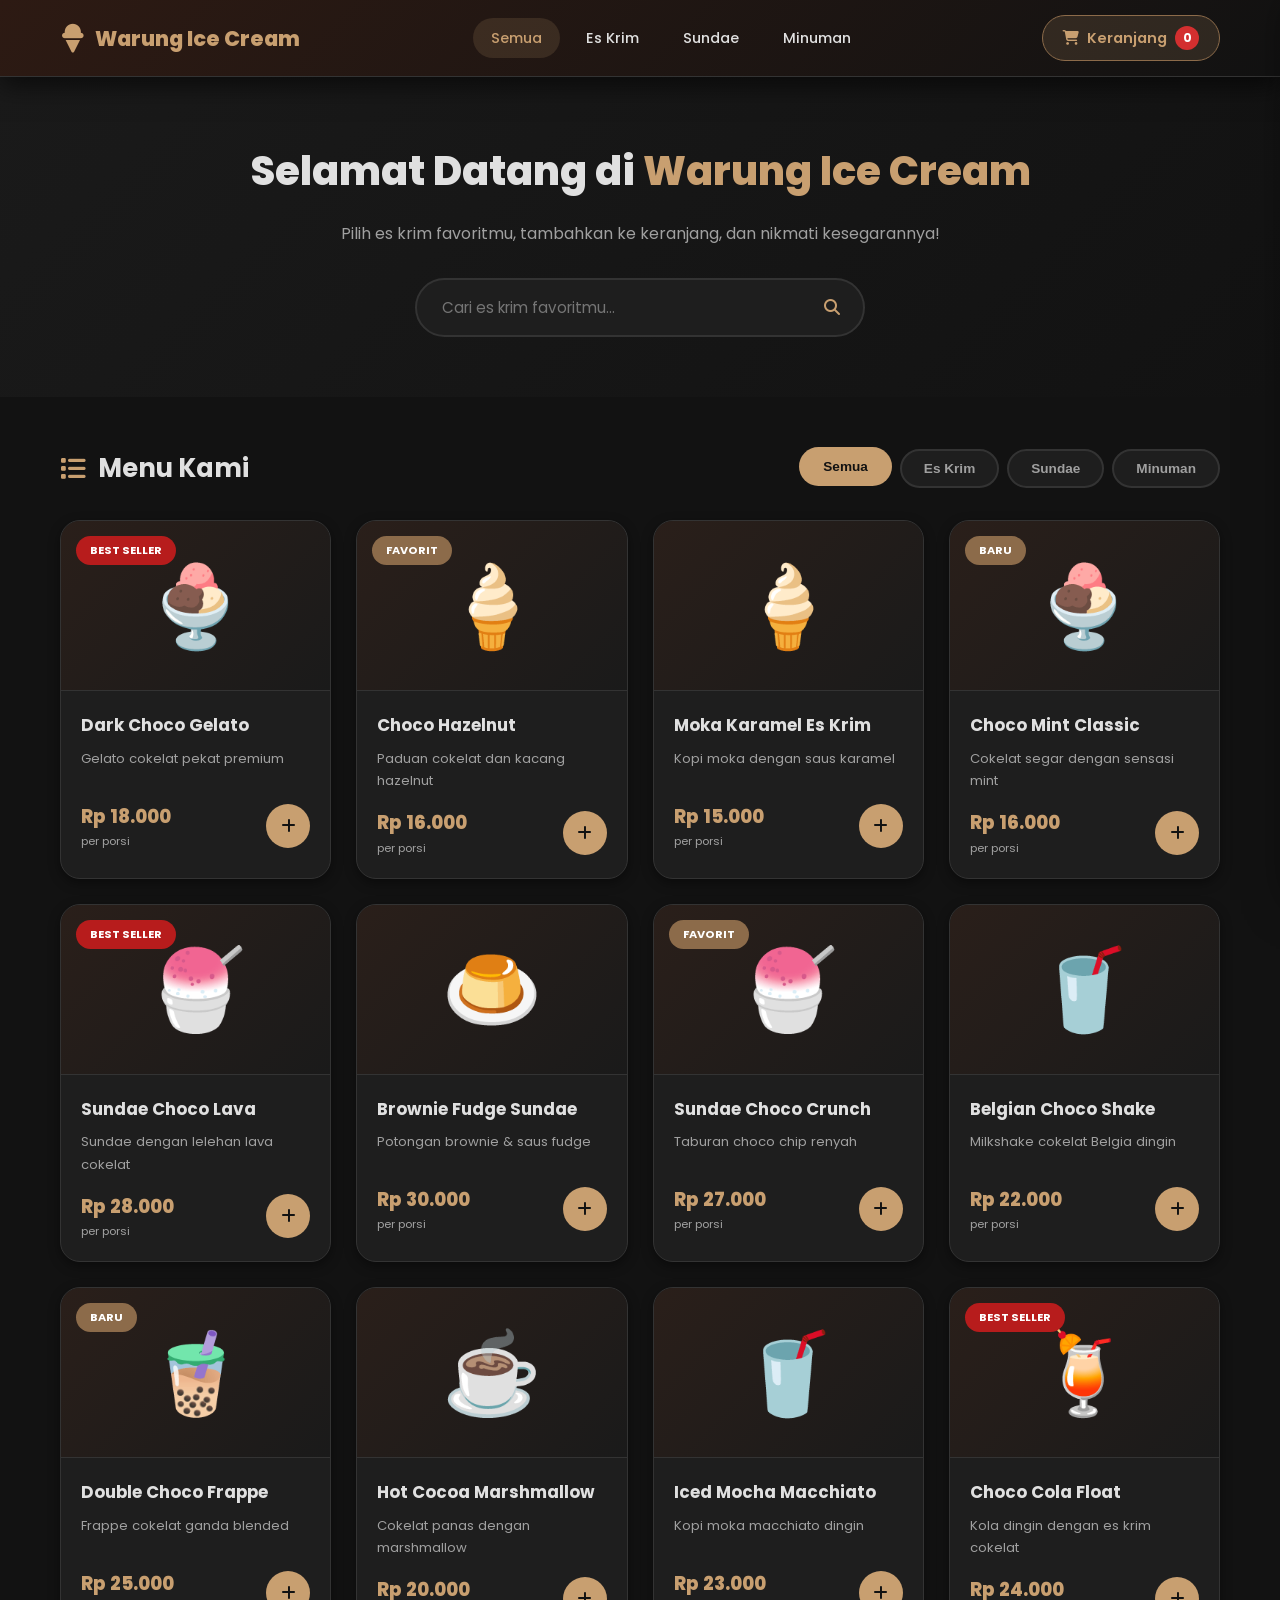
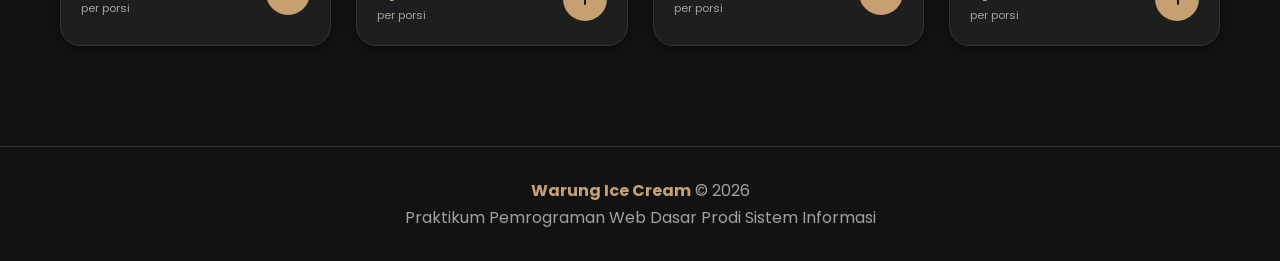
==== index.html @ 1050831c "Upload Ulang Pertemuan 9" ====
<!DOCTYPE html>
<html lang="id">
<head>
    <meta charset="UTF-8">
    <meta name="viewport" content="width=device-width, initial-scale=1.0">
    <title>Warung Ice Cream - Es Krim Segar Setiap Hari</title>
    
<script src="https://code.jquery.com/jquery-3.7.1.js" integrity="sha256-eKhayi8LEQwp4NKxN+CfCh+3qOVUtJn3QNZ0TciWLP4=" crossorigin="anonymous"></script>

    <link rel="stylesheet" href="https://cdnjs.cloudflare.com/ajax/libs/font-awesome/6.4.0/css/all.min.css">
    
    <link href="https://fonts.googleapis.com/css?family=Poppins:wght@300;400;500;600;700;800&display=swap" rel="stylesheet">
    
    <link rel="stylesheet" href="style.css">
</head>
<body>
    <nav class="navbar">
        <div class="nav-container">
            <div class="logo">
                <i class="fas fa-ice-cream"></i>
                <span>Warung Ice Cream</span>
            </div>
            <div class="nav-menu" id="navMenu">
                <a class="nav-link active" data-filter="all">Semua</a>
                <a class="nav-link" data-filter="es-krim">Es Krim</a>
                <a class="nav-link" data-filter="sundae">Sundae</a>
                <a class="nav-link" data-filter="minuman">Minuman</a>
            </div>
            <div class="cart-btn" id="cartBtn">
                <i class="fas fa-shopping-cart"></i>
                <span class="cart-text">Keranjang</span>
                <span class="cart-badge" id="cartBadge">0</span>
            </div>
            <div class="hamburger" id="hamburger">
                <i class="fas fa-bars"></i>
            </div>
        </div>
    </nav>

    <section class="hero">
        <div class="hero-content">
            <h1>Selamat Datang di <span>Warung Ice Cream</span></h1>
            <p>Pilih es krim favoritmu, tambahkan ke keranjang, dan nikmati kesegarannya!</p>
            <div class="search-box">
                <input type="text" id="searchProduk" placeholder="Cari es krim favoritmu...">
                <i class="fas fa-search"></i>
            </div>
        </div>
    </section>

    <section class="produk-section">
        <div class="section-header">
            <h2><i class="fas fa-list"></i> Menu Kami</h2>
            <div class="filter-btns">
                <button class="filter-btn active" data-cat="all">Semua</button>
                <button class="filter-btn" data-cat="es-krim">Es Krim</button>
                <button class="filter-btn" data-cat="sundae">Sundae</button>
                <button class="filter-btn" data-cat="minuman">Minuman</button>
            </div>
        </div>
        <div class="produk-grid" id="produkGrid"></div>
    </section>

    <div class="cart-overlay" id="cartOverlay"></div>
    <aside class="cart-sidebar" id="cartSidebar">
        <div class="cart-header">
            <h3><i class="fas fa-shopping-bag"></i> Keranjang Belanja</h3>
            <button class="cart-close" id="cartClose">
                <i class="fas fa-times"></i>
            </button>
        </div>
        <div class="cart-items" id="cartItems">
        </div>
        <div class="cart-footer">
            <div class="cart-total">
                <span>Total:</span>
                <span class="total-price" id="cartTotal">Rp 0</span>
            </div>
            <button class="btn-checkout" id="btnCheckout">
                <i class="fas fa-check-circle"></i> Checkout Sekarang
            </button>
        </div>
    </aside>

    <div class="toast" id="toast">
        <i class="fas fa-check-circle"></i>
        <span id="toastMsg">Produk ditambahkan!</span>
    </div>

    <footer class="footer">
        <p><strong>Warung Ice Cream</strong> © 2026</p>
        <p>Praktikum Pemrograman Web Dasar Prodi Sistem Informasi</p>
    </footer>

    <script src="script.js"></script>
</body>
</html>
---- style.css ----
/* RESET & VARIABEL GLOBAL */
* {
    margin: 0;
    padding: 0;
    box-sizing: border-box;
}

:root {
    /* Warna Tema Cokelat & Dark Mode */
    --primary: #c89f70;        /* Karamel/Gold */
    --primary-dark: #8c6b4a;   /* Cokelat Tua */
    --secondary: #d4a373;      
    --dark: #121212;           /* Background Utama (Hitam Gelap) */
    --light: #1e1e1e;          /* Background Card/Sidebar (Abu-abu Gelap) */
    --text-main: #e0e0e0;      /* Teks Utama */
    --text-muted: #a0a0a0;     /* Teks Redup */
    --border-color: #333333;   /* Garis Batas */
    --gradient: linear-gradient(135deg, #2d1a13 0%, #121212 100%);
    
    --shadow-sm: 0 4px 12px rgba(0, 0, 0, 0.4);
    --shadow-md: 0 8px 25px rgba(0, 0, 0, 0.6);
    --shadow-lg: 0 15px 40px rgba(200, 159, 112, 0.15);
    --radius: 20px;
}

body {
    font-family: 'Poppins', sans-serif;
    background: var(--dark);
    color: var(--text-main);
    line-height: 1.7;
    overflow-x: hidden;
}

/* NAVBAR */
.navbar {
    background: var(--gradient);
    padding: 15px 0;
    position: sticky;
    top: 0;
    z-index: 100;
    box-shadow: var(--shadow-md);
    border-bottom: 1px solid var(--border-color);
}

.nav-container {
    max-width: 1200px;
    margin: 0 auto;
    padding: 0 20px;
    display: flex;
    justify-content: space-between;
    align-items: center;
    gap: 20px;
}

.logo {
    display: flex;
    align-items: center;
    gap: 10px;
    color: var(--primary);
    font-size: 1.3rem;
    font-weight: 800;
    flex-shrink: 0;
}

.logo i {
    font-size: 1.8rem;
    animation: swing 2s ease-in-out infinite;
}

@keyframes swing {
    0%, 100% { transform: rotate(-10deg); }
    50% { transform: rotate(10deg); }
}

.nav-menu { display: flex; gap: 8px; flex-wrap: wrap; }

.nav-link {
    color: var(--text-main);
    text-decoration: none;
    padding: 8px 18px;
    border-radius: 50px;
    font-size: 0.9rem;
    font-weight: 500;
    cursor: pointer;
    transition: 0.3s;
}

.nav-link:hover, .nav-link.active {
    background: rgba(200, 159, 112, 0.15);
    color: var(--primary);
}

.cart-btn {
    background: rgba(200, 159, 112, 0.15);
    padding: 10px 20px;
    border-radius: 50px;
    color: var(--primary);
    font-weight: 600;
    font-size: 0.9rem;
    cursor: pointer;
    display: flex;
    align-items: center;
    gap: 8px;
    transition: 0.3s;
    border: 1px solid var(--primary-dark);
}

.cart-btn:hover {
    background: var(--primary);
    color: var(--dark);
    transform: translateY(-2px);
}

.cart-badge {
    background: #d32f2f;
    color: white;
    width: 24px;
    height: 24px;
    border-radius: 50%;
    display: flex;
    align-items: center;
    justify-content: center;
    font-size: 0.75rem;
    font-weight: 700;
}

.hamburger { display: none; color: var(--primary); font-size: 1.5rem; cursor: pointer; background: none; border: none; }

/* HERO SECTION */
.hero {
    background: linear-gradient(135deg, #1a1a1a, #121212);
    padding: 60px 20px;
    text-align: center;
    position: relative;
    overflow: hidden;
}

.hero h1 {
    font-size: 2.5rem;
    color: var(--text-main);
    margin-bottom: 15px;
    font-weight: 800;
}

.hero h1 span { color: var(--primary); }
.hero p { color: var(--text-muted); font-size: 1rem; margin-bottom: 30px; }

.search-box {
    max-width: 450px;
    margin: 0 auto;
    position: relative;
}

.search-box input {
    width: 100%;
    padding: 16px 55px 16px 25px;
    border: 2px solid var(--border-color);
    border-radius: 50px;
    background: var(--light);
    color: var(--text-main);
    font-family: inherit;
    font-size: 0.95rem;
    outline: none;
    transition: 0.3s;
}

.search-box input:focus {
    border-color: var(--primary);
    box-shadow: 0 0 0 5px rgba(200, 159, 112, 0.15);
}

.search-box i {
    position: absolute;
    right: 25px;
    top: 50%;
    transform: translateY(-50%);
    color: var(--primary);
}

/* PRODUK SECTION */
.produk-section { max-width: 1200px; margin: 0 auto; padding: 50px 20px; }
.section-header { display: flex; justify-content: space-between; align-items: center; margin-bottom: 30px; flex-wrap: wrap; gap: 20px; }
.section-header h2 { font-size: 1.6rem; color: var(--text-main); display: flex; align-items: center; gap: 12px; }
.section-header h2 i { color: var(--primary); }

.filter-btns { display: flex; gap: 8px; flex-wrap: wrap; }
.filter-btn {
    padding: 10px 22px;
    border: 2px solid var(--border-color);
    background: var(--light);
    color: var(--text-muted);
    border-radius: 50px;
    font-size: 0.85rem;
    font-weight: 600;
    cursor: pointer;
    transition: 0.3s;
}

.filter-btn:hover, .filter-btn.active {
    background: var(--primary);
    color: var(--dark);
    border-color: transparent;
    transform: translateY(-2px);
}

.produk-grid { display: grid; grid-template-columns: repeat(auto-fill, minmax(240px, 1fr)); gap: 25px; }

/* KARTU PRODUK */
.produk-card {
    background: var(--light);
    border-radius: var(--radius);
    overflow: hidden;
    box-shadow: var(--shadow-sm);
    transition: all 0.4s ease;
    border: 1px solid var(--border-color);
    position: relative;
}

.produk-card:hover {
    transform: translateY(-8px);
    box-shadow: var(--shadow-lg);
    border-color: var(--primary);
}

.produk-img {
    height: 170px;
    background: linear-gradient(135deg, #2a1f1a, #1a1a1a);
    display: flex;
    align-items: center;
    justify-content: center;
    font-size: 5rem;
    border-bottom: 1px solid var(--border-color);
}

.produk-badge {
    position: absolute;
    top: 15px; left: 15px;
    background: var(--primary-dark);
    color: white;
    padding: 5px 14px;
    border-radius: 50px;
    font-size: 0.7rem; font-weight: 700;
    z-index: 2; text-transform: uppercase;
}

.produk-badge.hot { background: #b71c1c; }

.produk-info { padding: 20px; }
.produk-info h3 { font-size: 1.05rem; color: var(--text-main); margin-bottom: 8px; }
.produk-info .desc { font-size: 0.82rem; color: var(--text-muted); margin-bottom: 15px; min-height: 38px; }
.produk-footer { display: flex; justify-content: space-between; align-items: center; }
.produk-price { font-size: 1.15rem; font-weight: 800; color: var(--primary); }
.produk-price small { font-size: 0.7rem; color: var(--text-muted); display: block; font-weight: 400; }

.btn-add-cart {
    background: var(--primary);
    color: var(--dark);
    border: none;
    width: 44px; height: 44px;
    border-radius: 50%;
    cursor: pointer; font-size: 1rem; transition: 0.3s;
    display: flex; align-items: center; justify-content: center;
}

.btn-add-cart:hover { transform: rotate(90deg) scale(1.1); background: var(--secondary); }

/* CART SIDEBAR */
.cart-overlay { position: fixed; top: 0; left: 0; width: 100%; height: 100%; background: rgba(0,0,0,0.7); backdrop-filter: blur(4px); z-index: 998; display: none; }
.cart-sidebar { position: fixed; top: 0; right: -420px; width: 400px; max-width: 90vw; height: 100%; background: var(--light); z-index: 999; box-shadow: -10px 0 40px rgba(0,0,0,0.5); transition: right 0.4s ease; display: flex; flex-direction: column; border-left: 1px solid var(--border-color); }
.cart-sidebar.open { right: 0; }
.cart-header { background: var(--gradient); padding: 22px 25px; display: flex; justify-content: space-between; align-items: center; border-bottom: 1px solid var(--border-color); }
.cart-header h3 { color: var(--primary); font-size: 1.1rem; display: flex; align-items: center; gap: 10px; }
.cart-close { background: rgba(255,255,255,0.1); border: none; color: var(--text-main); width: 35px; height: 35px; border-radius: 50%; cursor: pointer; transition: 0.3s; }
.cart-close:hover { background: var(--primary); color: var(--dark); transform: rotate(90deg); }

.cart-items { flex: 1; overflow-y: auto; padding: 20px; }
.cart-empty { text-align: center; padding: 50px 20px; color: var(--text-muted); }
.cart-empty i { font-size: 3.5rem; margin-bottom: 15px; color: var(--border-color); }

.cart-item { display: flex; gap: 12px; padding: 14px; background: var(--dark); border: 1px solid var(--border-color); border-radius: 14px; margin-bottom: 12px; align-items: center; }
.cart-item-icon { font-size: 2rem; width: 55px; height: 55px; background: var(--light); border-radius: 12px; display: flex; align-items: center; justify-content: center; }
.cart-item-info h5 { font-size: 0.88rem; color: var(--text-main); margin-bottom: 4px; }
.cart-item-info .price { font-size: 0.85rem; color: var(--primary); font-weight: 700; }

.qty-control { display: flex; align-items: center; gap: 6px; margin-top: 6px; }
.qty-btn { width: 24px; height: 24px; border: none; background: var(--light); color: var(--text-main); border-radius: 6px; cursor: pointer; font-weight: 700; }
.qty-btn:hover { background: var(--primary); color: var(--dark); }
.qty-value { font-size: 0.85rem; color: var(--text-main); font-weight: 700; min-width: 22px; text-align: center; }
.cart-item-remove { background: none; border: none; color: #ff5252; cursor: pointer; padding: 6px; transition: 0.2s; }
.cart-item-remove:hover { background: rgba(255, 82, 82, 0.1); border-radius: 6px; }

.cart-footer { padding: 20px 25px; background: var(--dark); border-top: 1px solid var(--border-color); }
.cart-total { display: flex; justify-content: space-between; align-items: center; margin-bottom: 15px; }
.cart-total span:first-child { color: var(--text-muted); }
.cart-total .total-price { font-size: 1.4rem; font-weight: 800; color: var(--primary); }

.btn-checkout { width: 100%; padding: 15px; background: var(--primary); color: var(--dark); border: none; border-radius: 50px; font-weight: 700; font-size: 0.95rem; cursor: pointer; display: flex; align-items: center; justify-content: center; gap: 10px; transition: 0.3s; }
.btn-checkout:hover { transform: translateY(-2px); box-shadow: 0 8px 20px rgba(200, 159, 112, 0.2); }

/* TOAST NOTIFICATION & FOOTER */
.toast { position: fixed; bottom: 30px; left: 50%; transform: translateX(-50%) translateY(100px); background: var(--primary); color: var(--dark); padding: 14px 28px; border-radius: 50px; font-weight: 600; z-index: 1000; opacity: 0; transition: all 0.4s ease; display: flex; align-items: center; gap: 10px; box-shadow: 0 15px 30px rgba(0,0,0,0.5); }
.toast.show { transform: translateX(-50%) translateY(0); opacity: 1; }
.footer { background: var(--dark); border-top: 1px solid var(--border-color); color: var(--text-muted); text-align: center; padding: 30px 20px; margin-top: 50px; }
.footer strong { color: var(--primary); }

/* RESPONSIVE (Dibiarkan sama dengan sebelumnya) */
@media (max-width: 768px) {
    .hamburger { display: block; }
    .nav-menu { display: none; position: absolute; top: 100%; left: 0; right: 0; background: var(--light); flex-direction: column; padding: 15px; border-bottom: 1px solid var(--border-color); }
    .nav-menu.show { display: flex; }
    .nav-link { width: 100%; text-align: center; }
    .cart-text { display: none; }
    .produk-grid { grid-template-columns: repeat(auto-fill, minmax(160px, 1fr)); }
}
@media (max-width: 480px) {
    .produk-grid { grid-template-columns: repeat(2, 1fr); gap: 12px; }
}
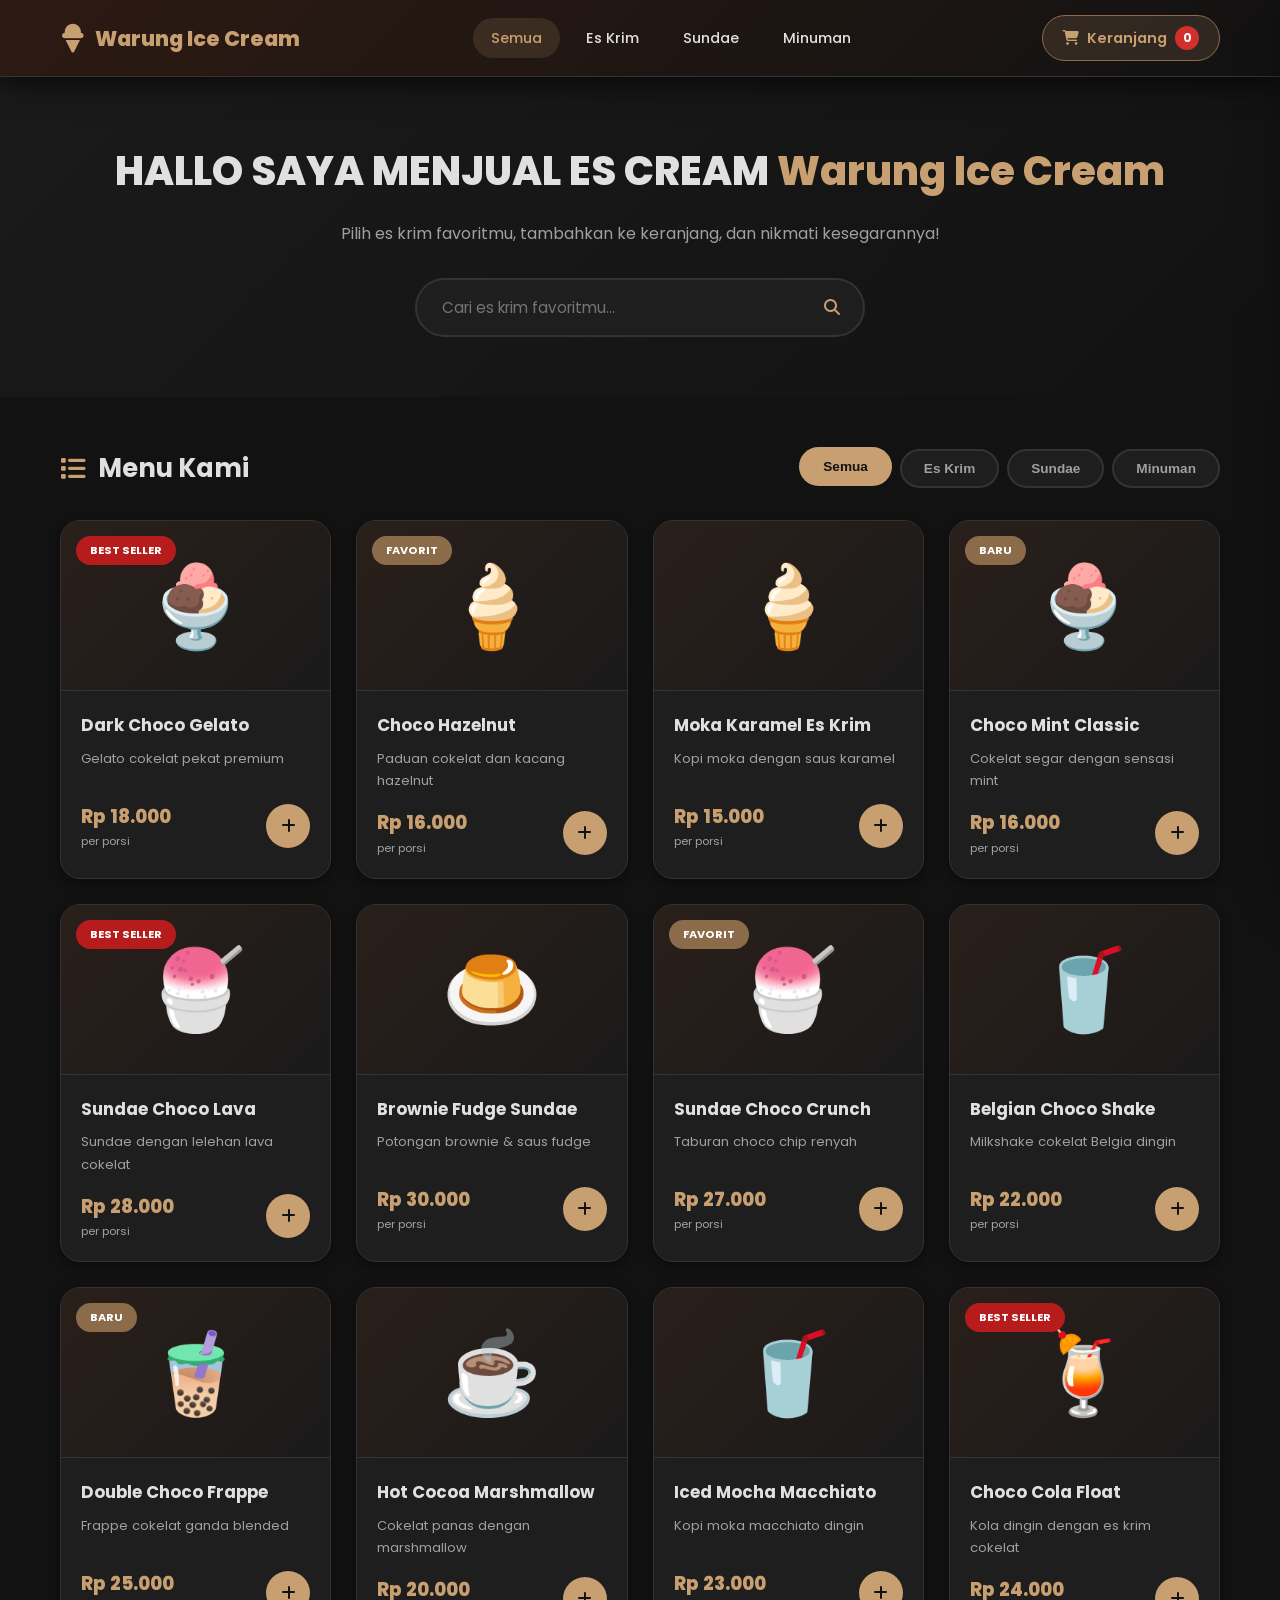
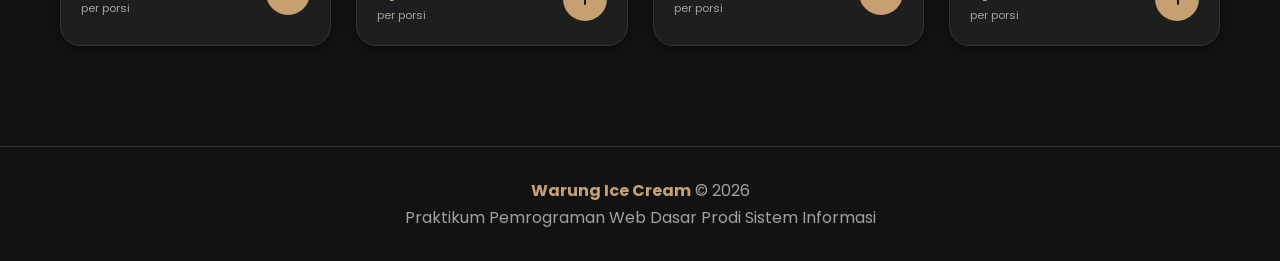
==== commit 89a50949: "UPDATE INDEX NEWS" ====
--- a/index.html
+++ b/index.html
@@ -39,7 +39,7 @@
 
     <section class="hero">
         <div class="hero-content">
-            <h1>Selamat Datang di <span>Warung Ice Cream</span></h1>
+            <h1>HALLO SAYA MENJUAL ES CREAM <span>Warung Ice Cream</span></h1>
             <p>Pilih es krim favoritmu, tambahkan ke keranjang, dan nikmati kesegarannya!</p>
             <div class="search-box">
                 <input type="text" id="searchProduk" placeholder="Cari es krim favoritmu...">
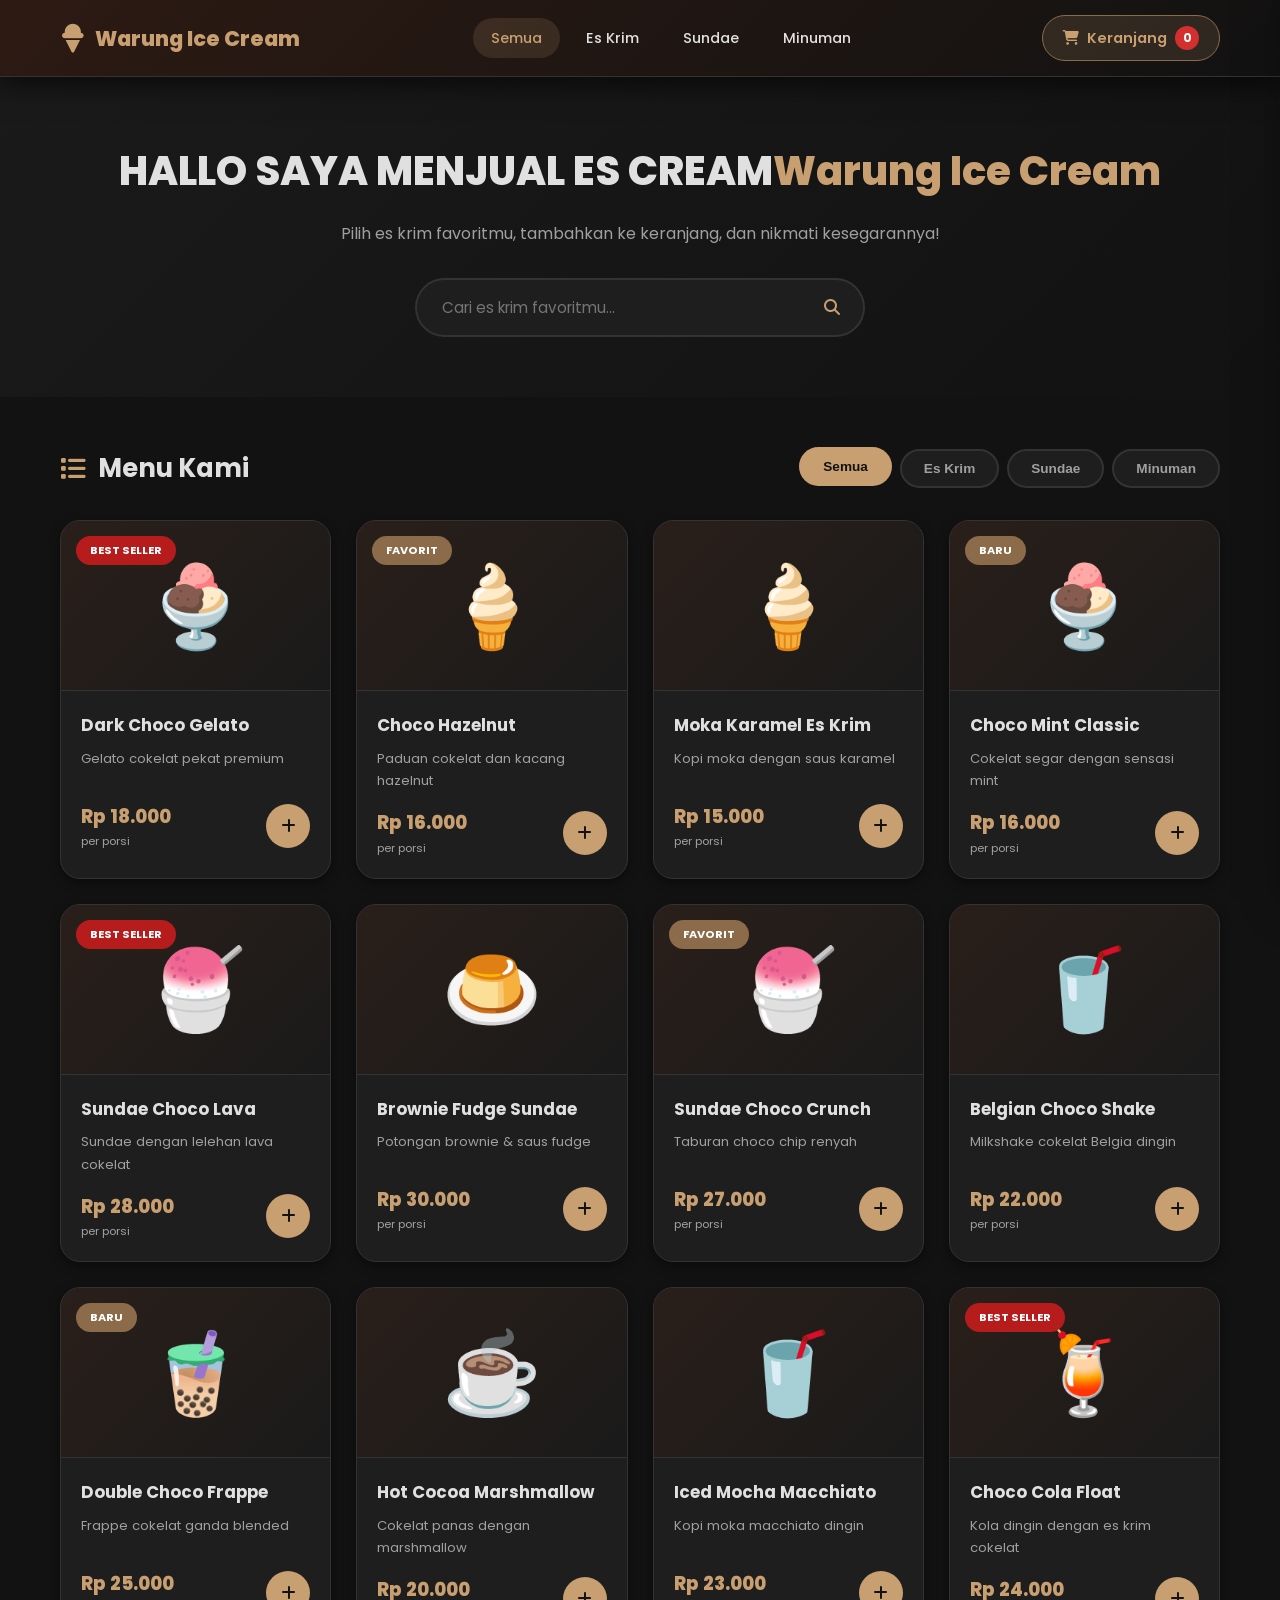
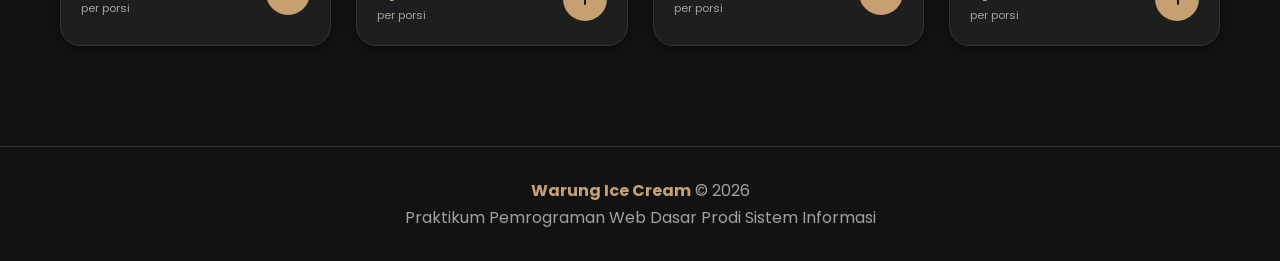
==== commit 7a40930f: "UPDATE NEW" ====
--- a/index.html
+++ b/index.html
@@ -39,7 +39,7 @@
 
     <section class="hero">
         <div class="hero-content">
-            <h1>HALLO SAYA MENJUAL ES CREAM <span>Warung Ice Cream</span></h1>
+            <h1>HALLO SAYA MENJUAL ES CREAM<span>Warung Ice Cream</span></h1>
             <p>Pilih es krim favoritmu, tambahkan ke keranjang, dan nikmati kesegarannya!</p>
             <div class="search-box">
                 <input type="text" id="searchProduk" placeholder="Cari es krim favoritmu...">
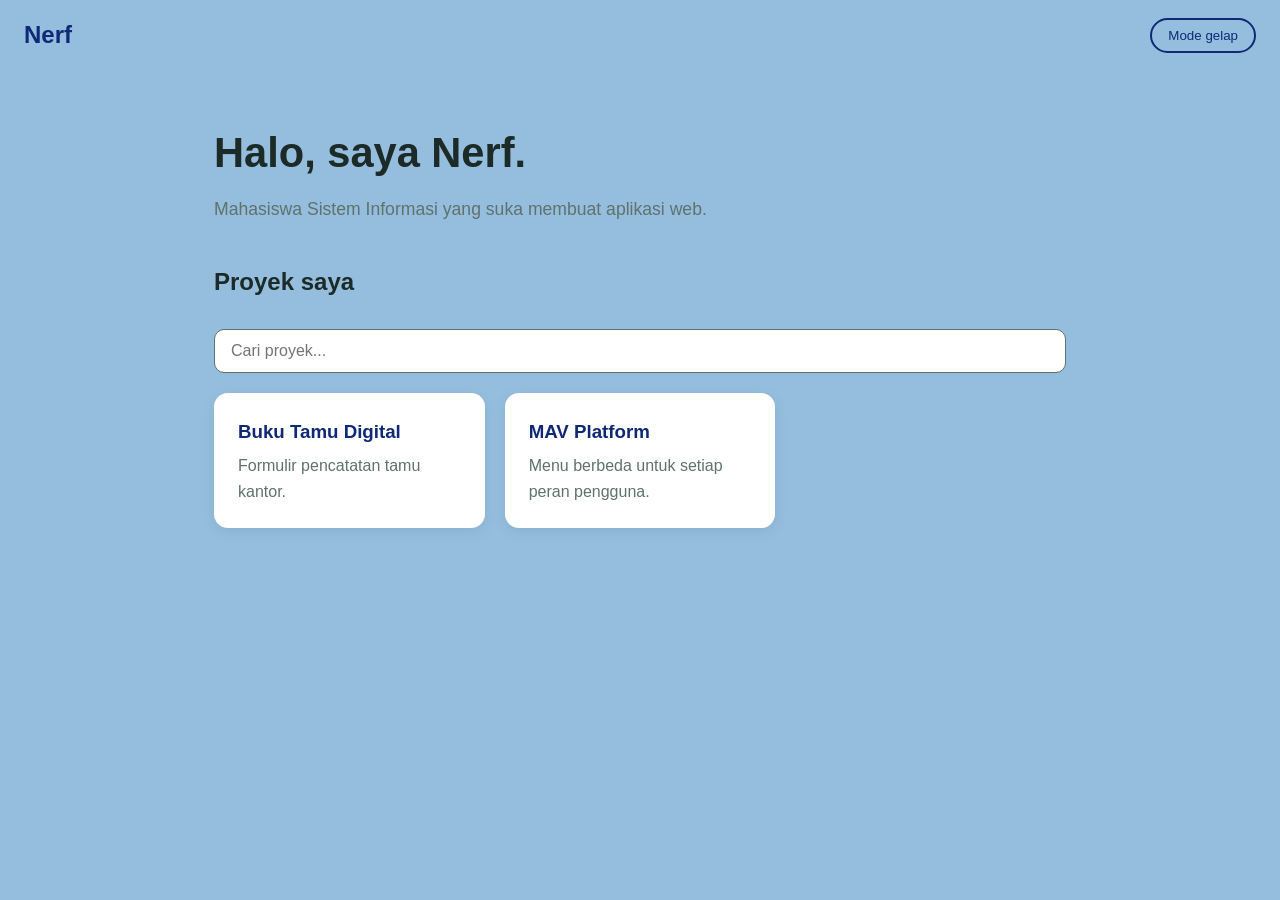
==== commit d9e03a29: "pertemuan 12" ====
--- a/index.html
+++ b/index.html
@@ -1,97 +1,37 @@
-<!DOCTYPE html>
+<!doctype html>
 <html lang="id">
-<head>
-    <meta charset="UTF-8">
-    <meta name="viewport" content="width=device-width, initial-scale=1.0">
-    <title>Warung Ice Cream - Es Krim Segar Setiap Hari</title>
-    
-<script src="https://code.jquery.com/jquery-3.7.1.js" integrity="sha256-eKhayi8LEQwp4NKxN+CfCh+3qOVUtJn3QNZ0TciWLP4=" crossorigin="anonymous"></script>
+  <head>
+    <meta charset="UTF-8" />
+    <meta name="viewport" content="width=device-width, initial-scale=1" />
+    <title>Portofolio Yan</title>
 
-    <link rel="stylesheet" href="https://cdnjs.cloudflare.com/ajax/libs/font-awesome/6.4.0/css/all.min.css">
-    
-    <link href="https://fonts.googleapis.com/css?family=Poppins:wght@300;400;500;600;700;800&display=swap" rel="stylesheet">
-    
-    <link rel="stylesheet" href="style.css">
-</head>
-<body>
-    <nav class="navbar">
-        <div class="nav-container">
-            <div class="logo">
-                <i class="fas fa-ice-cream"></i>
-                <span>Warung Ice Cream</span>
-            </div>
-            <div class="nav-menu" id="navMenu">
-                <a class="nav-link active" data-filter="all">Semua</a>
-                <a class="nav-link" data-filter="es-krim">Es Krim</a>
-                <a class="nav-link" data-filter="sundae">Sundae</a>
-                <a class="nav-link" data-filter="minuman">Minuman</a>
-            </div>
-            <div class="cart-btn" id="cartBtn">
-                <i class="fas fa-shopping-cart"></i>
-                <span class="cart-text">Keranjang</span>
-                <span class="cart-badge" id="cartBadge">0</span>
-            </div>
-            <div class="hamburger" id="hamburger">
-                <i class="fas fa-bars"></i>
-            </div>
-        </div>
-    </nav>
+    <link rel="stylesheet" href="style.css" />
+  </head>
+  <body>
+    <header class="header">
+      <h2 class="logo">Nerf</h2>
+      <button id="tombol-tema">Mode gelap</button>
+    </header>
+    <main class="isi">
+      <section class="perkenalan">
+        <h1>Halo, saya Nerf.</h1>
+        <p>Mahasiswa Sistem Informasi yang suka membuat aplikasi web.</p>
+      </section>
 
-    <section class="hero">
-        <div class="hero-content">
-            <h1>HALLO SAYA MENJUAL ES CREAM<span>Warung Ice Cream</span></h1>
-            <p>Pilih es krim favoritmu, tambahkan ke keranjang, dan nikmati kesegarannya!</p>
-            <div class="search-box">
-                <input type="text" id="searchProduk" placeholder="Cari es krim favoritmu...">
-                <i class="fas fa-search"></i>
-            </div>
-        </div>
-    </section>
-
-    <section class="produk-section">
-        <div class="section-header">
-            <h2><i class="fas fa-list"></i> Menu Kami</h2>
-            <div class="filter-btns">
-                <button class="filter-btn active" data-cat="all">Semua</button>
-                <button class="filter-btn" data-cat="es-krim">Es Krim</button>
-                <button class="filter-btn" data-cat="sundae">Sundae</button>
-                <button class="filter-btn" data-cat="minuman">Minuman</button>
-            </div>
-        </div>
-        <div class="produk-grid" id="produkGrid"></div>
-    </section>
-
-    <div class="cart-overlay" id="cartOverlay"></div>
-    <aside class="cart-sidebar" id="cartSidebar">
-        <div class="cart-header">
-            <h3><i class="fas fa-shopping-bag"></i> Keranjang Belanja</h3>
-            <button class="cart-close" id="cartClose">
-                <i class="fas fa-times"></i>
-            </button>
-        </div>
-        <div class="cart-items" id="cartItems">
-        </div>
-        <div class="cart-footer">
-            <div class="cart-total">
-                <span>Total:</span>
-                <span class="total-price" id="cartTotal">Rp 0</span>
-            </div>
-            <button class="btn-checkout" id="btnCheckout">
-                <i class="fas fa-check-circle"></i> Checkout Sekarang
-            </button>
-        </div>
-    </aside>
-
-    <div class="toast" id="toast">
-        <i class="fas fa-check-circle"></i>
-        <span id="toastMsg">Produk ditambahkan!</span>
-    </div>
-
-    <footer class="footer">
-        <p><strong>Warung Ice Cream</strong> © 2026</p>
-        <p>Praktikum Pemrograman Web Dasar Prodi Sistem Informasi</p>
-    </footer>
-
+      <h2>Proyek saya</h2>
+      <input type="text" id="cari" placeholder="Cari proyek..." />
+      <section class="daftar-proyek">
+        <a class="kartu" href="buku-tamu-digital/index.html">
+          <h3>Buku Tamu Digital</h3>
+          <p>Formulir pencatatan tamu kantor.</p>
+        </a>
+        <a class="kartu" href="mav-platform/index.html">
+          <h3>MAV Platform</h3>
+          <p>Menu berbeda untuk setiap peran pengguna.</p>
+        </a>
+      </section>
+      <p id="pesan-kosong" class="pesan-kosong">Proyek tidak ditemukan.</p>
+    </main>
     <script src="script.js"></script>
-</body>
-</html>+  </body>
+</html>
--- a/style.css
+++ b/style.css
@@ -1,317 +1,124 @@
-/* RESET & VARIABEL GLOBAL */
+/* ===== 1. Warna ===== Variabel CSS: ubah warna cukup di sini saja. */
+:root {
+    --latar: #95bede;
+    --kartu: #ffffff;
+    --teks: #1c2b27;
+    --teks-pudar: #5f726c;
+    --aksen: #0f2976;
+}
+
+/* Saat body diberi class "gelap" oleh JavaScript, warna berganti */
+body.gelap {
+    --latar: #2884cb;
+    --kartu: #1b2623;
+    --teks: #e6efec;
+    --teks-pudar: #94a8a1;
+    --aksen: #0f2976;
+}
+
+/* ===== 2. Dasar halaman ===== */
 * {
-    margin: 0;
-    padding: 0;
     box-sizing: border-box;
 }
 
-:root {
-    /* Warna Tema Cokelat & Dark Mode */
-    --primary: #c89f70;        /* Karamel/Gold */
-    --primary-dark: #8c6b4a;   /* Cokelat Tua */
-    --secondary: #d4a373;      
-    --dark: #121212;           /* Background Utama (Hitam Gelap) */
-    --light: #1e1e1e;          /* Background Card/Sidebar (Abu-abu Gelap) */
-    --text-main: #e0e0e0;      /* Teks Utama */
-    --text-muted: #a0a0a0;     /* Teks Redup */
-    --border-color: #333333;   /* Garis Batas */
-    --gradient: linear-gradient(135deg, #2d1a13 0%, #121212 100%);
-    
-    --shadow-sm: 0 4px 12px rgba(0, 0, 0, 0.4);
-    --shadow-md: 0 8px 25px rgba(0, 0, 0, 0.6);
-    --shadow-lg: 0 15px 40px rgba(200, 159, 112, 0.15);
-    --radius: 20px;
+body {
+    margin: 0;
+    font-family: Arial, sans-serif;
+    line-height: 1.6;
+    background: var(--latar);
+    color: var(--teks);
 }
 
-body {
-    font-family: 'Poppins', sans-serif;
-    background: var(--dark);
-    color: var(--text-main);
-    line-height: 1.7;
-    overflow-x: hidden;
-}
-
-/* NAVBAR */
-.navbar {
-    background: var(--gradient);
-    padding: 15px 0;
-    position: sticky;
-    top: 0;
-    z-index: 100;
-    box-shadow: var(--shadow-md);
-    border-bottom: 1px solid var(--border-color);
-}
-
-.nav-container {
-    max-width: 1200px;
-    margin: 0 auto;
-    padding: 0 20px;
+/* ===== 3. Bagian atas ===== */
+.header {
     display: flex;
     justify-content: space-between;
     align-items: center;
+    padding: 16px 24px;
+}
+
+.logo {
+    margin: 0;
+    color: var(--aksen);
+}
+
+#tombol-tema {
+    padding: 8px 16px;
+    border: 2px solid var(--aksen);
+    border-radius: 20px;
+    background: transparent;
+    color: var(--aksen);
+    cursor: pointer;
+}
+
+/* ===== 4. Isi halaman ===== */
+.isi {
+    max-width: 900px;
+    margin: 0 auto;
+    padding: 0 24px 60px;
+}
+
+.perkenalan {
+    padding: 50px 0 20px;
+}
+
+.perkenalan h1 {
+    font-size: 2.6rem;
+    margin: 0 0 8px;
+}
+
+.perkenalan p {
+    color: var(--teks-pudar);
+    font-size: 1.1rem;
+    margin: 0;
+}
+
+/* ===== 5. Pencarian ===== */
+#cari {
+    width: 100%;
+    padding: 12px 16px;
+    margin: 8px 0 20px;
+    border: 1px solid var(--teks-pudar);
+    border-radius: 10px;
+    font-size: 1rem;
+    background: var(--kartu);
+    color: var(--teks);
+}
+
+/* ===== 6. Kartu proyek ===== */
+.daftar-proyek {
+    display: grid;
+    grid-template-columns: repeat(auto-fill, minmax(250px, 1fr));
     gap: 20px;
 }
 
-.logo {
-    display: flex;
-    align-items: center;
-    gap: 10px;
-    color: var(--primary);
-    font-size: 1.3rem;
-    font-weight: 800;
-    flex-shrink: 0;
+.kartu {
+    display: block;
+    padding: 24px;
+    background: var(--kartu);
+    border-radius: 14px;
+    box-shadow: 0 4px 14px rgba(0, 0, 0, 0.08);
+    color: inherit;
+    text-decoration: none;
+    transition: transform 0.2s;
 }
 
-.logo i {
-    font-size: 1.8rem;
-    animation: swing 2s ease-in-out infinite;
+.kartu:hover {
+    transform: translateY(-4px);
 }
 
-@keyframes swing {
-    0%, 100% { transform: rotate(-10deg); }
-    50% { transform: rotate(10deg); }
+.kartu h3 {
+    margin: 0 0 6px;
+    color: var(--aksen);
 }
 
-.nav-menu { display: flex; gap: 8px; flex-wrap: wrap; }
-
-.nav-link {
-    color: var(--text-main);
-    text-decoration: none;
-    padding: 8px 18px;
-    border-radius: 50px;
-    font-size: 0.9rem;
-    font-weight: 500;
-    cursor: pointer;
-    transition: 0.3s;
+.kartu p {
+    margin: 0;
+    color: var(--teks-pudar);
 }
 
-.nav-link:hover, .nav-link.active {
-    background: rgba(200, 159, 112, 0.15);
-    color: var(--primary);
-}
-
-.cart-btn {
-    background: rgba(200, 159, 112, 0.15);
-    padding: 10px 20px;
-    border-radius: 50px;
-    color: var(--primary);
-    font-weight: 600;
-    font-size: 0.9rem;
-    cursor: pointer;
-    display: flex;
-    align-items: center;
-    gap: 8px;
-    transition: 0.3s;
-    border: 1px solid var(--primary-dark);
-}
-
-.cart-btn:hover {
-    background: var(--primary);
-    color: var(--dark);
-    transform: translateY(-2px);
-}
-
-.cart-badge {
-    background: #d32f2f;
-    color: white;
-    width: 24px;
-    height: 24px;
-    border-radius: 50%;
-    display: flex;
-    align-items: center;
-    justify-content: center;
-    font-size: 0.75rem;
-    font-weight: 700;
-}
-
-.hamburger { display: none; color: var(--primary); font-size: 1.5rem; cursor: pointer; background: none; border: none; }
-
-/* HERO SECTION */
-.hero {
-    background: linear-gradient(135deg, #1a1a1a, #121212);
-    padding: 60px 20px;
-    text-align: center;
-    position: relative;
-    overflow: hidden;
-}
-
-.hero h1 {
-    font-size: 2.5rem;
-    color: var(--text-main);
-    margin-bottom: 15px;
-    font-weight: 800;
-}
-
-.hero h1 span { color: var(--primary); }
-.hero p { color: var(--text-muted); font-size: 1rem; margin-bottom: 30px; }
-
-.search-box {
-    max-width: 450px;
-    margin: 0 auto;
-    position: relative;
-}
-
-.search-box input {
-    width: 100%;
-    padding: 16px 55px 16px 25px;
-    border: 2px solid var(--border-color);
-    border-radius: 50px;
-    background: var(--light);
-    color: var(--text-main);
-    font-family: inherit;
-    font-size: 0.95rem;
-    outline: none;
-    transition: 0.3s;
-}
-
-.search-box input:focus {
-    border-color: var(--primary);
-    box-shadow: 0 0 0 5px rgba(200, 159, 112, 0.15);
-}
-
-.search-box i {
-    position: absolute;
-    right: 25px;
-    top: 50%;
-    transform: translateY(-50%);
-    color: var(--primary);
-}
-
-/* PRODUK SECTION */
-.produk-section { max-width: 1200px; margin: 0 auto; padding: 50px 20px; }
-.section-header { display: flex; justify-content: space-between; align-items: center; margin-bottom: 30px; flex-wrap: wrap; gap: 20px; }
-.section-header h2 { font-size: 1.6rem; color: var(--text-main); display: flex; align-items: center; gap: 12px; }
-.section-header h2 i { color: var(--primary); }
-
-.filter-btns { display: flex; gap: 8px; flex-wrap: wrap; }
-.filter-btn {
-    padding: 10px 22px;
-    border: 2px solid var(--border-color);
-    background: var(--light);
-    color: var(--text-muted);
-    border-radius: 50px;
-    font-size: 0.85rem;
-    font-weight: 600;
-    cursor: pointer;
-    transition: 0.3s;
-}
-
-.filter-btn:hover, .filter-btn.active {
-    background: var(--primary);
-    color: var(--dark);
-    border-color: transparent;
-    transform: translateY(-2px);
-}
-
-.produk-grid { display: grid; grid-template-columns: repeat(auto-fill, minmax(240px, 1fr)); gap: 25px; }
-
-/* KARTU PRODUK */
-.produk-card {
-    background: var(--light);
-    border-radius: var(--radius);
-    overflow: hidden;
-    box-shadow: var(--shadow-sm);
-    transition: all 0.4s ease;
-    border: 1px solid var(--border-color);
-    position: relative;
-}
-
-.produk-card:hover {
-    transform: translateY(-8px);
-    box-shadow: var(--shadow-lg);
-    border-color: var(--primary);
-}
-
-.produk-img {
-    height: 170px;
-    background: linear-gradient(135deg, #2a1f1a, #1a1a1a);
-    display: flex;
-    align-items: center;
-    justify-content: center;
-    font-size: 5rem;
-    border-bottom: 1px solid var(--border-color);
-}
-
-.produk-badge {
-    position: absolute;
-    top: 15px; left: 15px;
-    background: var(--primary-dark);
-    color: white;
-    padding: 5px 14px;
-    border-radius: 50px;
-    font-size: 0.7rem; font-weight: 700;
-    z-index: 2; text-transform: uppercase;
-}
-
-.produk-badge.hot { background: #b71c1c; }
-
-.produk-info { padding: 20px; }
-.produk-info h3 { font-size: 1.05rem; color: var(--text-main); margin-bottom: 8px; }
-.produk-info .desc { font-size: 0.82rem; color: var(--text-muted); margin-bottom: 15px; min-height: 38px; }
-.produk-footer { display: flex; justify-content: space-between; align-items: center; }
-.produk-price { font-size: 1.15rem; font-weight: 800; color: var(--primary); }
-.produk-price small { font-size: 0.7rem; color: var(--text-muted); display: block; font-weight: 400; }
-
-.btn-add-cart {
-    background: var(--primary);
-    color: var(--dark);
-    border: none;
-    width: 44px; height: 44px;
-    border-radius: 50%;
-    cursor: pointer; font-size: 1rem; transition: 0.3s;
-    display: flex; align-items: center; justify-content: center;
-}
-
-.btn-add-cart:hover { transform: rotate(90deg) scale(1.1); background: var(--secondary); }
-
-/* CART SIDEBAR */
-.cart-overlay { position: fixed; top: 0; left: 0; width: 100%; height: 100%; background: rgba(0,0,0,0.7); backdrop-filter: blur(4px); z-index: 998; display: none; }
-.cart-sidebar { position: fixed; top: 0; right: -420px; width: 400px; max-width: 90vw; height: 100%; background: var(--light); z-index: 999; box-shadow: -10px 0 40px rgba(0,0,0,0.5); transition: right 0.4s ease; display: flex; flex-direction: column; border-left: 1px solid var(--border-color); }
-.cart-sidebar.open { right: 0; }
-.cart-header { background: var(--gradient); padding: 22px 25px; display: flex; justify-content: space-between; align-items: center; border-bottom: 1px solid var(--border-color); }
-.cart-header h3 { color: var(--primary); font-size: 1.1rem; display: flex; align-items: center; gap: 10px; }
-.cart-close { background: rgba(255,255,255,0.1); border: none; color: var(--text-main); width: 35px; height: 35px; border-radius: 50%; cursor: pointer; transition: 0.3s; }
-.cart-close:hover { background: var(--primary); color: var(--dark); transform: rotate(90deg); }
-
-.cart-items { flex: 1; overflow-y: auto; padding: 20px; }
-.cart-empty { text-align: center; padding: 50px 20px; color: var(--text-muted); }
-.cart-empty i { font-size: 3.5rem; margin-bottom: 15px; color: var(--border-color); }
-
-.cart-item { display: flex; gap: 12px; padding: 14px; background: var(--dark); border: 1px solid var(--border-color); border-radius: 14px; margin-bottom: 12px; align-items: center; }
-.cart-item-icon { font-size: 2rem; width: 55px; height: 55px; background: var(--light); border-radius: 12px; display: flex; align-items: center; justify-content: center; }
-.cart-item-info h5 { font-size: 0.88rem; color: var(--text-main); margin-bottom: 4px; }
-.cart-item-info .price { font-size: 0.85rem; color: var(--primary); font-weight: 700; }
-
-.qty-control { display: flex; align-items: center; gap: 6px; margin-top: 6px; }
-.qty-btn { width: 24px; height: 24px; border: none; background: var(--light); color: var(--text-main); border-radius: 6px; cursor: pointer; font-weight: 700; }
-.qty-btn:hover { background: var(--primary); color: var(--dark); }
-.qty-value { font-size: 0.85rem; color: var(--text-main); font-weight: 700; min-width: 22px; text-align: center; }
-.cart-item-remove { background: none; border: none; color: #ff5252; cursor: pointer; padding: 6px; transition: 0.2s; }
-.cart-item-remove:hover { background: rgba(255, 82, 82, 0.1); border-radius: 6px; }
-
-.cart-footer { padding: 20px 25px; background: var(--dark); border-top: 1px solid var(--border-color); }
-.cart-total { display: flex; justify-content: space-between; align-items: center; margin-bottom: 15px; }
-.cart-total span:first-child { color: var(--text-muted); }
-.cart-total .total-price { font-size: 1.4rem; font-weight: 800; color: var(--primary); }
-
-.btn-checkout { width: 100%; padding: 15px; background: var(--primary); color: var(--dark); border: none; border-radius: 50px; font-weight: 700; font-size: 0.95rem; cursor: pointer; display: flex; align-items: center; justify-content: center; gap: 10px; transition: 0.3s; }
-.btn-checkout:hover { transform: translateY(-2px); box-shadow: 0 8px 20px rgba(200, 159, 112, 0.2); }
-
-/* TOAST NOTIFICATION & FOOTER */
-.toast { position: fixed; bottom: 30px; left: 50%; transform: translateX(-50%) translateY(100px); background: var(--primary); color: var(--dark); padding: 14px 28px; border-radius: 50px; font-weight: 600; z-index: 1000; opacity: 0; transition: all 0.4s ease; display: flex; align-items: center; gap: 10px; box-shadow: 0 15px 30px rgba(0,0,0,0.5); }
-.toast.show { transform: translateX(-50%) translateY(0); opacity: 1; }
-.footer { background: var(--dark); border-top: 1px solid var(--border-color); color: var(--text-muted); text-align: center; padding: 30px 20px; margin-top: 50px; }
-.footer strong { color: var(--primary); }
-
-/* RESPONSIVE (Dibiarkan sama dengan sebelumnya) */
-@media (max-width: 768px) {
-    .hamburger { display: block; }
-    .nav-menu { display: none; position: absolute; top: 100%; left: 0; right: 0; background: var(--light); flex-direction: column; padding: 15px; border-bottom: 1px solid var(--border-color); }
-    .nav-menu.show { display: flex; }
-    .nav-link { width: 100%; text-align: center; }
-    .cart-text { display: none; }
-    .produk-grid { grid-template-columns: repeat(auto-fill, minmax(160px, 1fr)); }
-}
-@media (max-width: 480px) {
-    .produk-grid { grid-template-columns: repeat(2, 1fr); gap: 12px; }
+/* Pesan "tidak ditemukan" disembunyikan dulu */
+.pesan-kosong {
+    display: none;
+    color: var(--teks-pudar);
 }
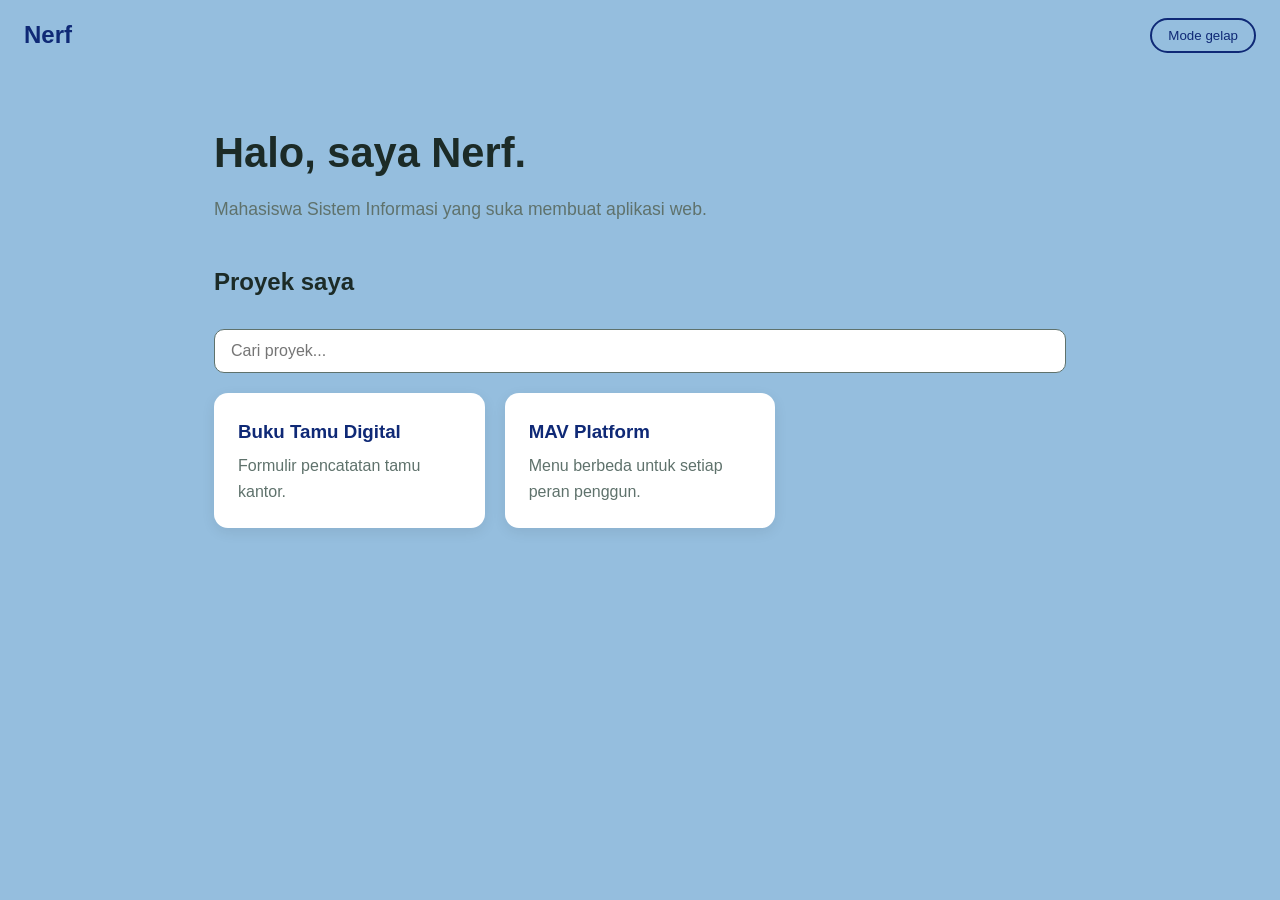
==== commit 05d3378d: "CEK REPO" ====
--- a/index.html
+++ b/index.html
@@ -27,7 +27,7 @@
         </a>
         <a class="kartu" href="mav-platform/index.html">
           <h3>MAV Platform</h3>
-          <p>Menu berbeda untuk setiap peran pengguna.</p>
+          <p>Menu berbeda untuk setiap peran penggun.</p>
         </a>
       </section>
       <p id="pesan-kosong" class="pesan-kosong">Proyek tidak ditemukan.</p>
--- a/style.css
+++ b/style.css
@@ -1,4 +1,3 @@
-/* ===== 1. Warna ===== Variabel CSS: ubah warna cukup di sini saja. */
 :root {
     --latar: #95bede;
     --kartu: #ffffff;
@@ -7,7 +6,6 @@
     --aksen: #0f2976;
 }
 
-/* Saat body diberi class "gelap" oleh JavaScript, warna berganti */
 body.gelap {
     --latar: #2884cb;
     --kartu: #1b2623;
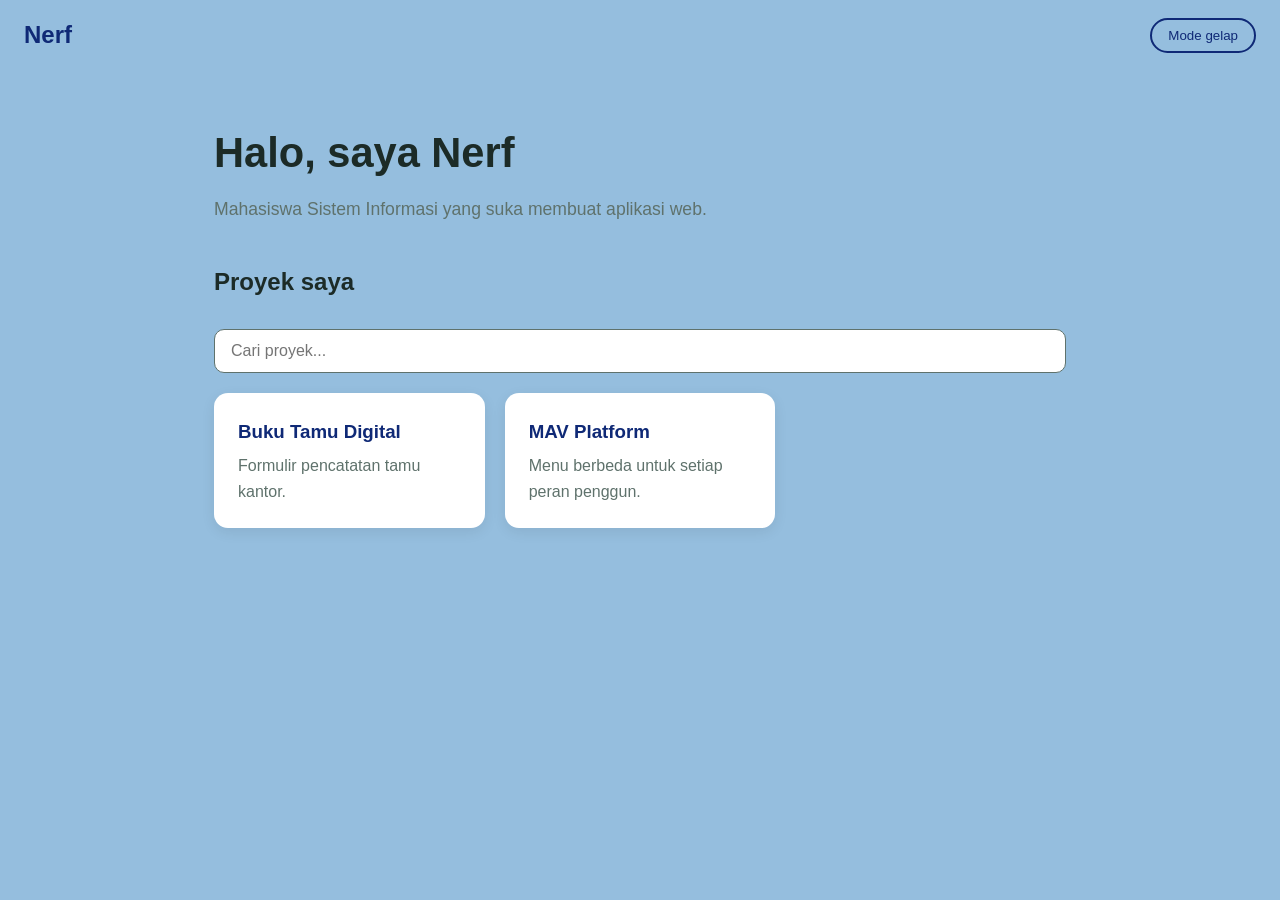
==== commit 78458fb9: "UPDATES" ====
--- a/index.html
+++ b/index.html
@@ -14,7 +14,7 @@
     </header>
     <main class="isi">
       <section class="perkenalan">
-        <h1>Halo, saya Nerf.</h1>
+        <h1>Halo, saya Nerf</h1>
         <p>Mahasiswa Sistem Informasi yang suka membuat aplikasi web.</p>
       </section>
 
--- a/style.css
+++ b/style.css
@@ -7,7 +7,7 @@
 }
 
 body.gelap {
-    --latar: #2884cb;
+    --latar: #2370ab;
     --kartu: #1b2623;
     --teks: #e6efec;
     --teks-pudar: #94a8a1;
